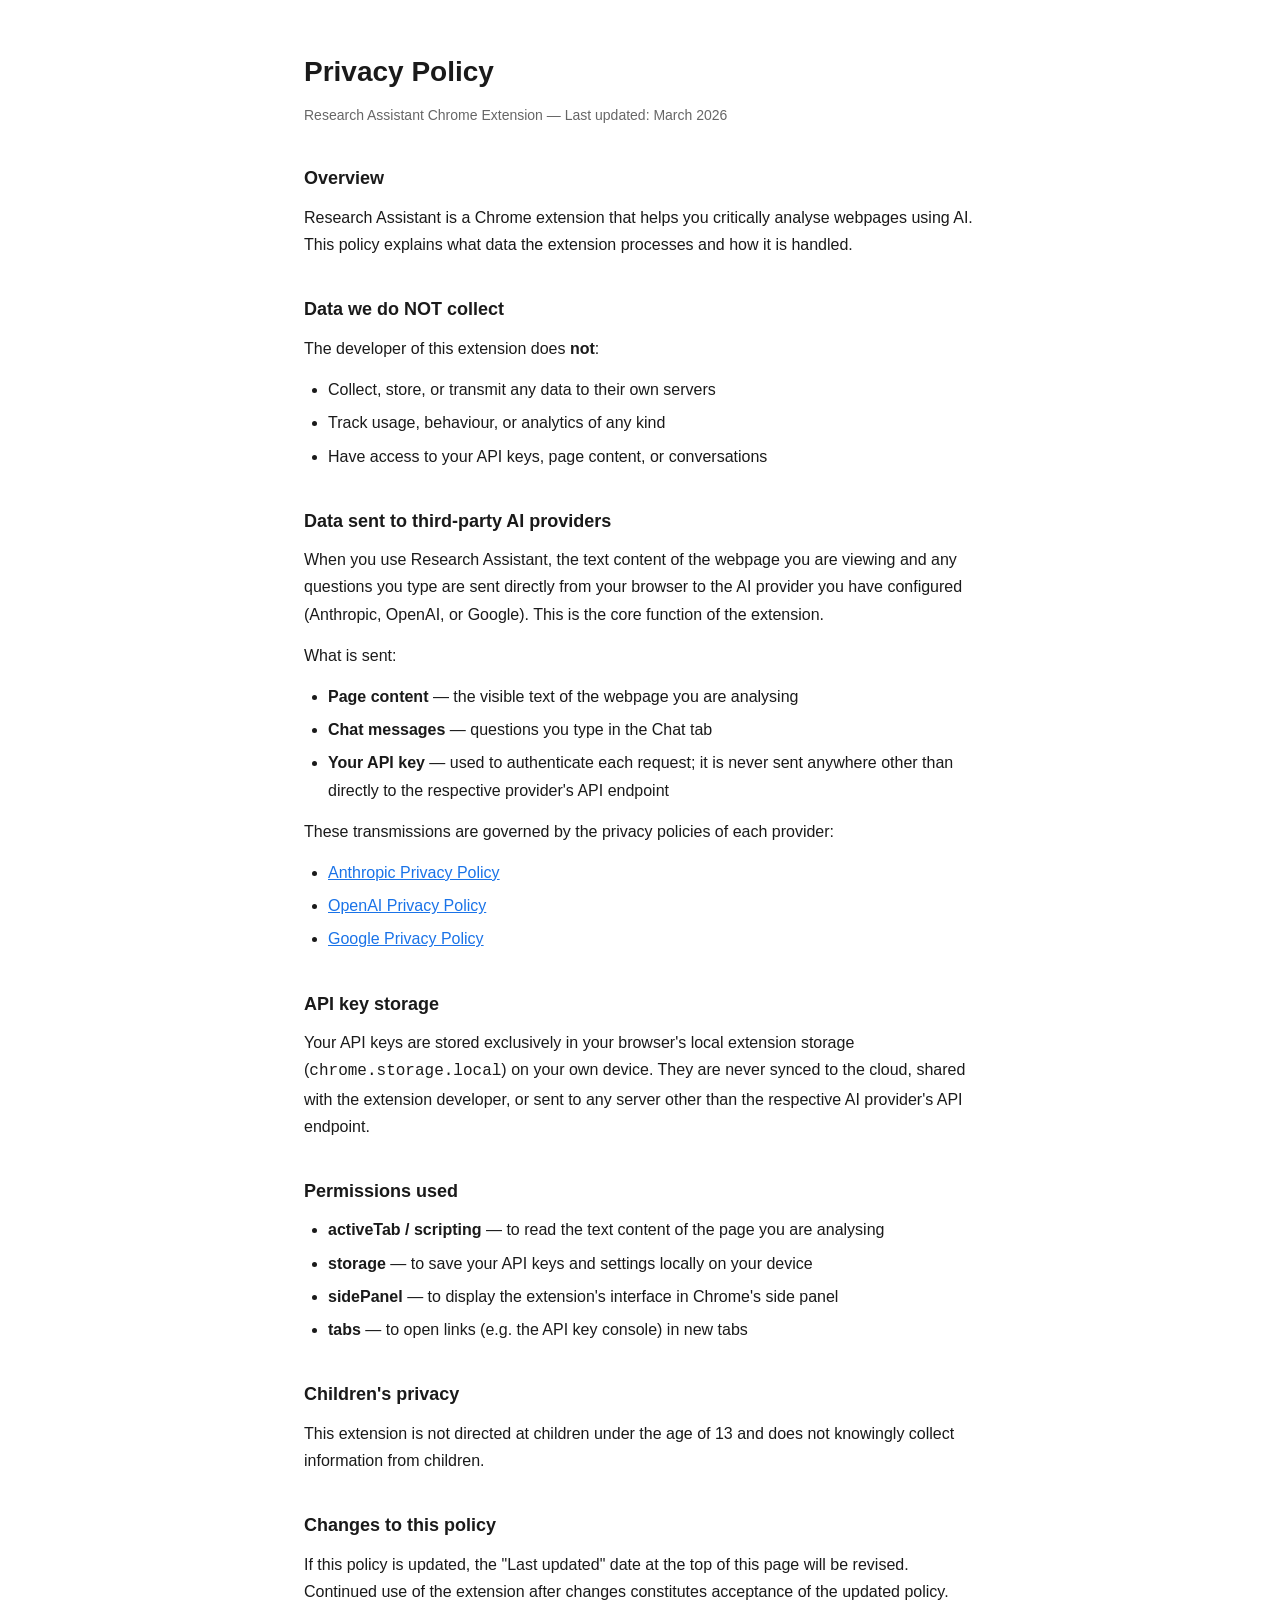
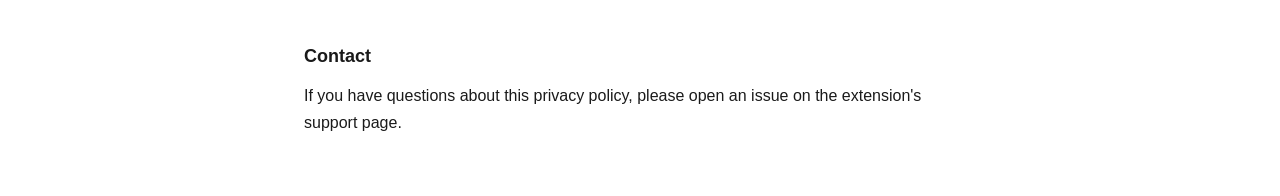
==== privacy.html @ f22f5c76 "Initial commit: Verifai Chrome extension" ====
<!DOCTYPE html>
<html lang="en">
<head>
  <meta charset="UTF-8" />
  <meta name="viewport" content="width=device-width, initial-scale=1.0" />
  <title>Research Assistant — Privacy Policy</title>
  <style>
    *, *::before, *::after { box-sizing: border-box; margin: 0; padding: 0; }
    body {
      font-family: -apple-system, BlinkMacSystemFont, "Segoe UI", sans-serif;
      background: #fff;
      color: #1a1a1a;
      font-size: 16px;
      line-height: 1.7;
      padding: 48px 24px;
      max-width: 720px;
      margin: 0 auto;
    }
    h1 { font-size: 28px; margin-bottom: 8px; }
    h2 { font-size: 18px; margin-top: 36px; margin-bottom: 10px; }
    p  { margin-bottom: 14px; }
    ul { margin: 10px 0 14px 24px; }
    li { margin-bottom: 6px; }
    .meta { color: #666; font-size: 14px; margin-bottom: 32px; }
    a  { color: #1a73e8; }
  </style>
</head>
<body>
  <h1>Privacy Policy</h1>
  <p class="meta">Research Assistant Chrome Extension &mdash; Last updated: March 2026</p>

  <h2>Overview</h2>
  <p>
    Research Assistant is a Chrome extension that helps you critically analyse webpages using AI.
    This policy explains what data the extension processes and how it is handled.
  </p>

  <h2>Data we do NOT collect</h2>
  <p>The developer of this extension does <strong>not</strong>:</p>
  <ul>
    <li>Collect, store, or transmit any data to their own servers</li>
    <li>Track usage, behaviour, or analytics of any kind</li>
    <li>Have access to your API keys, page content, or conversations</li>
  </ul>

  <h2>Data sent to third-party AI providers</h2>
  <p>
    When you use Research Assistant, the text content of the webpage you are viewing and any
    questions you type are sent directly from your browser to the AI provider you have configured
    (Anthropic, OpenAI, or Google). This is the core function of the extension.
  </p>
  <p>What is sent:</p>
  <ul>
    <li><strong>Page content</strong> — the visible text of the webpage you are analysing</li>
    <li><strong>Chat messages</strong> — questions you type in the Chat tab</li>
    <li><strong>Your API key</strong> — used to authenticate each request; it is never sent anywhere other than directly to the respective provider's API endpoint</li>
  </ul>
  <p>These transmissions are governed by the privacy policies of each provider:</p>
  <ul>
    <li><a href="https://www.anthropic.com/privacy" target="_blank">Anthropic Privacy Policy</a></li>
    <li><a href="https://openai.com/policies/privacy-policy" target="_blank">OpenAI Privacy Policy</a></li>
    <li><a href="https://policies.google.com/privacy" target="_blank">Google Privacy Policy</a></li>
  </ul>

  <h2>API key storage</h2>
  <p>
    Your API keys are stored exclusively in your browser's local extension storage
    (<code>chrome.storage.local</code>) on your own device. They are never synced to the cloud,
    shared with the extension developer, or sent to any server other than the respective AI
    provider's API endpoint.
  </p>

  <h2>Permissions used</h2>
  <ul>
    <li><strong>activeTab / scripting</strong> — to read the text content of the page you are analysing</li>
    <li><strong>storage</strong> — to save your API keys and settings locally on your device</li>
    <li><strong>sidePanel</strong> — to display the extension's interface in Chrome's side panel</li>
    <li><strong>tabs</strong> — to open links (e.g. the API key console) in new tabs</li>
  </ul>

  <h2>Children's privacy</h2>
  <p>This extension is not directed at children under the age of 13 and does not knowingly collect information from children.</p>

  <h2>Changes to this policy</h2>
  <p>If this policy is updated, the "Last updated" date at the top of this page will be revised. Continued use of the extension after changes constitutes acceptance of the updated policy.</p>

  <h2>Contact</h2>
  <p>If you have questions about this privacy policy, please open an issue on the extension's support page.</p>
</body>
</html>
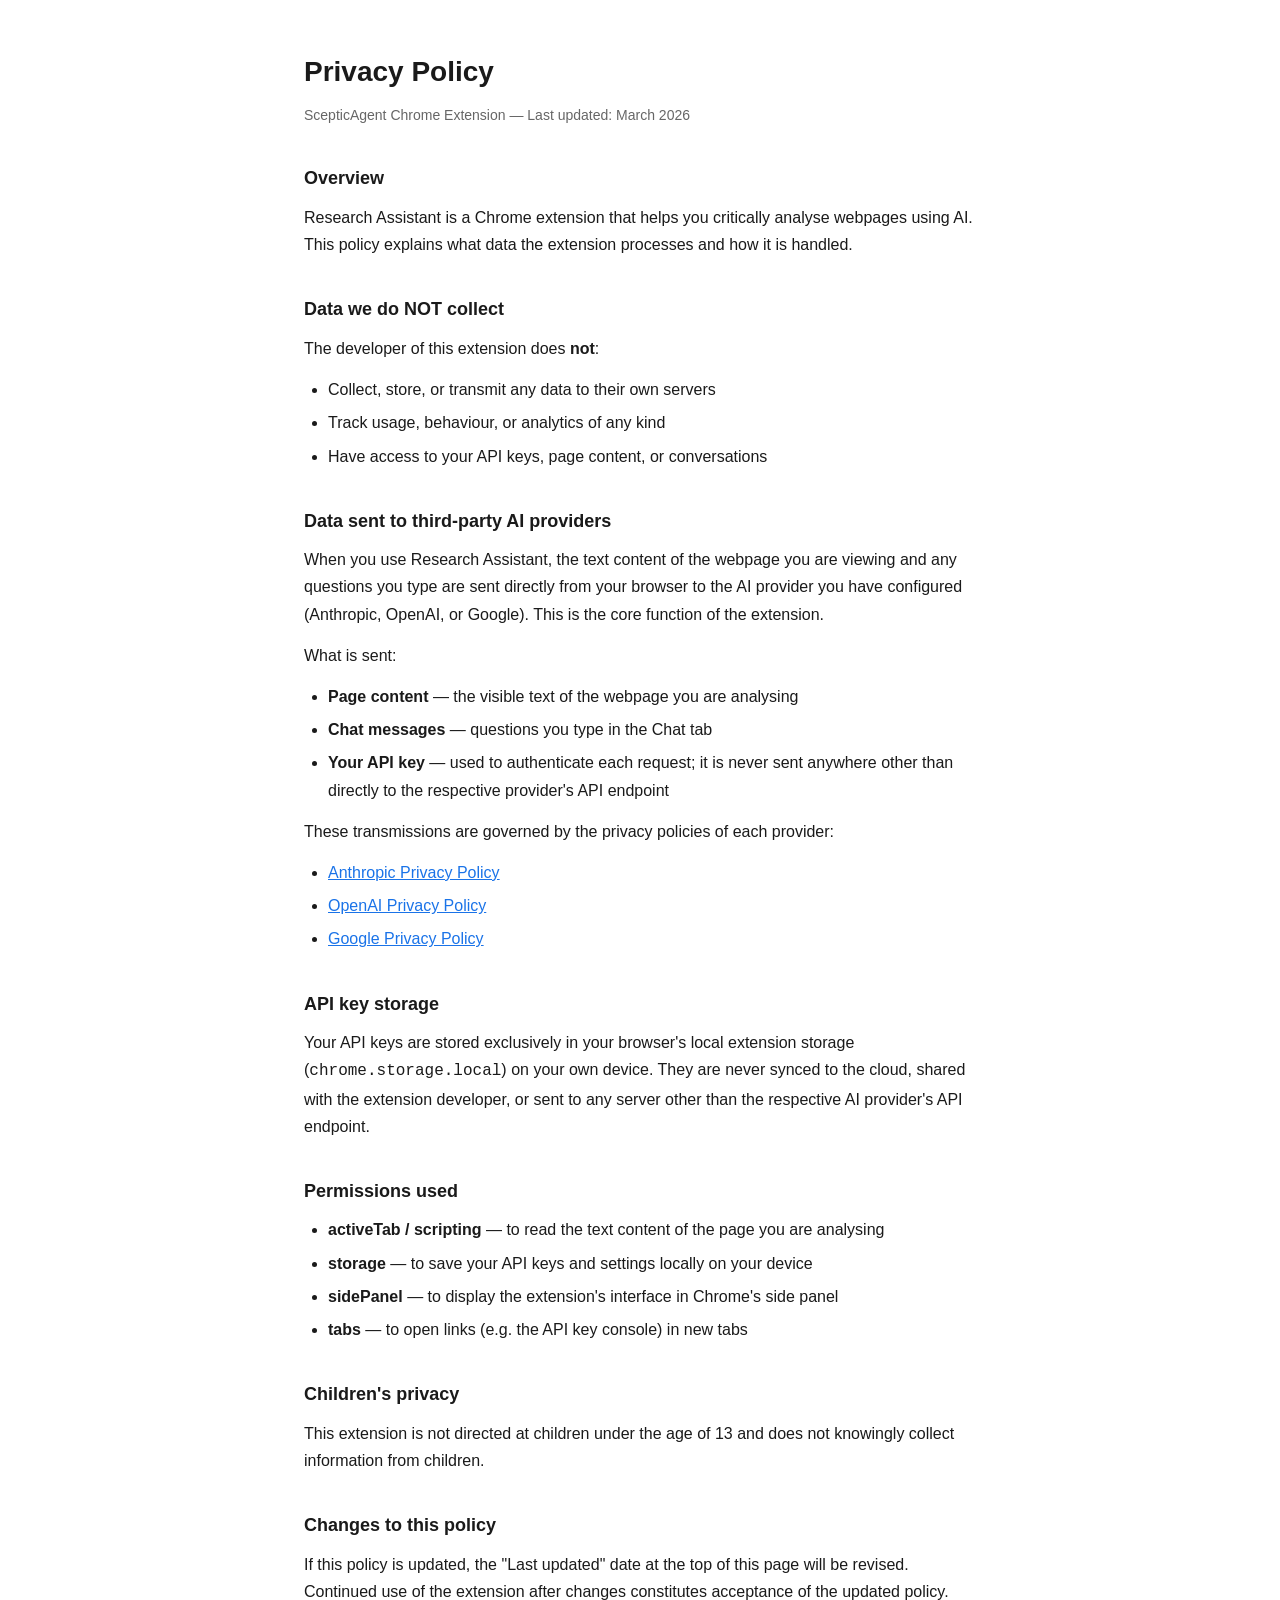
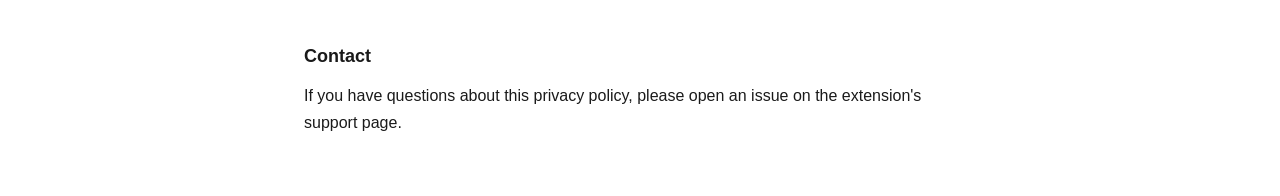
==== commit 594659e2: "Rename to ScepticAgent" ====
--- a/privacy.html
+++ b/privacy.html
@@ -3,7 +3,7 @@
 <head>
   <meta charset="UTF-8" />
   <meta name="viewport" content="width=device-width, initial-scale=1.0" />
-  <title>Research Assistant — Privacy Policy</title>
+  <title>ScepticAgent — Privacy Policy</title>
   <style>
     *, *::before, *::after { box-sizing: border-box; margin: 0; padding: 0; }
     body {
@@ -27,7 +27,7 @@
 </head>
 <body>
   <h1>Privacy Policy</h1>
-  <p class="meta">Research Assistant Chrome Extension &mdash; Last updated: March 2026</p>
+  <p class="meta">ScepticAgent Chrome Extension &mdash; Last updated: March 2026</p>
 
   <h2>Overview</h2>
   <p>
